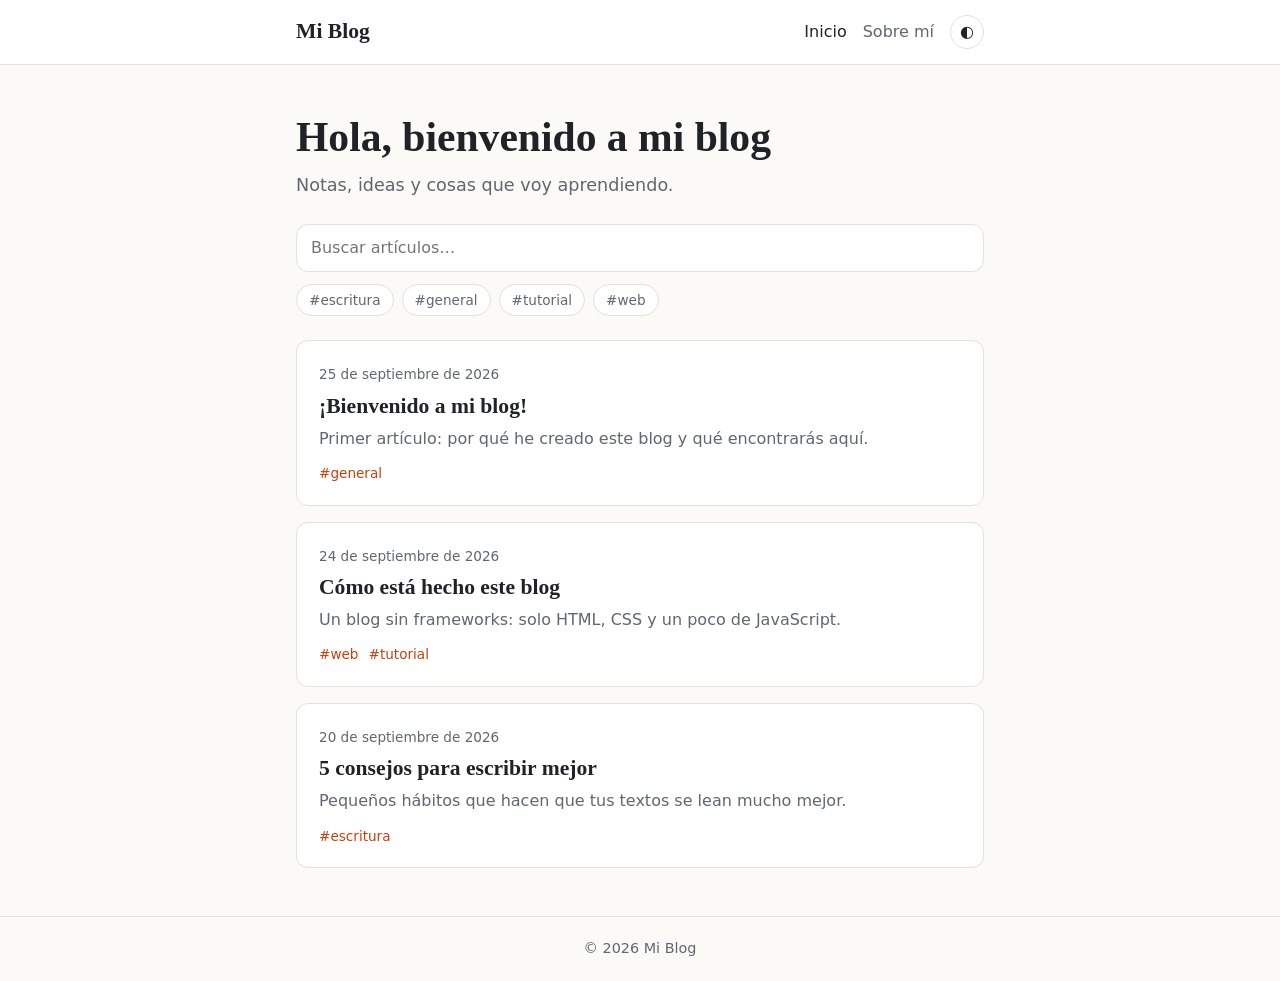
==== index.html @ eef3e6eb "Add static blog built with plain HTML, CSS and JavaScript Home page with post list, search and tag f" ====
<!DOCTYPE html>
<html lang="es">
<head>
  <meta charset="UTF-8">
  <meta name="viewport" content="width=device-width, initial-scale=1.0">
  <title>Mi Blog</title>
  <meta name="description" content="Un blog personal hecho con HTML, CSS y JavaScript.">
  <link rel="stylesheet" href="css/styles.css">
</head>
<body>
  <header class="site-header">
    <div class="container header-inner">
      <a href="index.html" class="logo">Mi Blog</a>
      <nav>
        <a href="index.html" aria-current="page">Inicio</a>
        <a href="about.html">Sobre mí</a>
        <button id="theme-toggle" class="theme-toggle" aria-label="Cambiar tema">◐</button>
      </nav>
    </div>
  </header>

  <main class="container">
    <section class="hero">
      <h1>Hola, bienvenido a mi blog</h1>
      <p>Notas, ideas y cosas que voy aprendiendo.</p>
    </section>

    <div class="toolbar">
      <input type="search" id="search" placeholder="Buscar artículos…" aria-label="Buscar artículos">
      <div id="tags" class="tags" role="group" aria-label="Filtrar por etiqueta"></div>
    </div>

    <section id="post-list" class="post-list" aria-live="polite"></section>
  </main>

  <footer class="site-footer">
    <div class="container">© <span id="year"></span> Mi Blog</div>
  </footer>

  <script src="js/posts.js"></script>
  <script src="js/main.js"></script>
</body>
</html>
---- css/styles.css ----
:root {
  --bg: #fbfaf7;
  --surface: #ffffff;
  --text: #1f2328;
  --muted: #5f6770;
  --border: #e4e1da;
  --accent: #c2410c;
  --accent-soft: #fdeee6;
  --radius: 12px;
  --font: system-ui, -apple-system, "Segoe UI", Roboto, sans-serif;
  --serif: Georgia, "Times New Roman", serif;
  color-scheme: light;
}

@media (prefers-color-scheme: dark) {
  :root:not([data-theme="light"]) {
    --bg: #15171a;
    --surface: #1d2024;
    --text: #e8e6e1;
    --muted: #9aa1a9;
    --border: #2d3137;
    --accent: #fb923c;
    --accent-soft: #3a2517;
    color-scheme: dark;
  }
}

:root[data-theme="dark"] {
  --bg: #15171a;
  --surface: #1d2024;
  --text: #e8e6e1;
  --muted: #9aa1a9;
  --border: #2d3137;
  --accent: #fb923c;
  --accent-soft: #3a2517;
  color-scheme: dark;
}

* { box-sizing: border-box; }

body {
  margin: 0;
  background: var(--bg);
  color: var(--text);
  font-family: var(--font);
  line-height: 1.65;
  display: flex;
  flex-direction: column;
  min-height: 100vh;
}

main { flex: 1; }

a { color: var(--accent); }

.container {
  width: 100%;
  max-width: 720px;
  margin: 0 auto;
  padding: 0 16px;
}

/* Cabecera */
.site-header {
  border-bottom: 1px solid var(--border);
  background: var(--surface);
}
.header-inner {
  display: flex;
  align-items: center;
  justify-content: space-between;
  gap: 16px;
  padding-top: 14px;
  padding-bottom: 14px;
}
.logo {
  font-family: var(--serif);
  font-size: 1.35rem;
  font-weight: 700;
  color: var(--text);
  text-decoration: none;
}
nav { display: flex; align-items: center; gap: 16px; }
nav a { color: var(--muted); text-decoration: none; }
nav a:hover, nav a[aria-current="page"] { color: var(--text); }

.theme-toggle {
  background: none;
  border: 1px solid var(--border);
  color: var(--text);
  border-radius: 999px;
  width: 34px;
  height: 34px;
  cursor: pointer;
  font-size: 1rem;
}

/* Portada */
.hero { padding: 48px 0 24px; }
.hero h1 {
  font-family: var(--serif);
  font-size: clamp(1.8rem, 5vw, 2.6rem);
  line-height: 1.2;
  margin: 0 0 8px;
}
.hero p { color: var(--muted); margin: 0; font-size: 1.1rem; }

.toolbar { display: flex; flex-direction: column; gap: 12px; margin-bottom: 24px; }
#search {
  width: 100%;
  padding: 10px 14px;
  font: inherit;
  color: var(--text);
  background: var(--surface);
  border: 1px solid var(--border);
  border-radius: var(--radius);
}
#search:focus { outline: 2px solid var(--accent); outline-offset: 1px; }

.tags { display: flex; flex-wrap: wrap; gap: 8px; }
.tag {
  font: inherit;
  font-size: 0.85rem;
  padding: 4px 12px;
  border-radius: 999px;
  border: 1px solid var(--border);
  background: var(--surface);
  color: var(--muted);
  cursor: pointer;
}
.tag[aria-pressed="true"] {
  background: var(--accent-soft);
  border-color: var(--accent);
  color: var(--accent);
}

/* Tarjetas */
.post-list { display: grid; gap: 16px; padding-bottom: 48px; }
.card {
  background: var(--surface);
  border: 1px solid var(--border);
  border-radius: var(--radius);
  padding: 20px 22px;
  transition: border-color 0.15s, transform 0.15s;
}
.card:hover { border-color: var(--accent); transform: translateY(-2px); }
.card h2 { font-family: var(--serif); font-size: 1.35rem; margin: 4px 0 6px; line-height: 1.3; }
.card h2 a { color: var(--text); text-decoration: none; }
.card h2 a:hover { color: var(--accent); }
.card p { margin: 0 0 10px; color: var(--muted); }
time { font-size: 0.85rem; color: var(--muted); }
.card-tags { display: flex; flex-wrap: wrap; gap: 10px; font-size: 0.85rem; color: var(--accent); }
.empty { color: var(--muted); text-align: center; padding: 32px 0; }

/* Artículo */
.post { padding: 40px 0 16px; }
.post h1 {
  font-family: var(--serif);
  font-size: clamp(1.8rem, 5vw, 2.4rem);
  line-height: 1.2;
  margin: 6px 0 10px;
}
.post .content { font-size: 1.08rem; margin-top: 24px; }
.post h2 { font-family: var(--serif); margin-top: 1.8em; }
code {
  font-family: ui-monospace, "SFMono-Regular", Menlo, monospace;
  font-size: 0.9em;
  background: var(--accent-soft);
  padding: 1px 5px;
  border-radius: 4px;
}
pre {
  background: var(--surface);
  border: 1px solid var(--border);
  border-radius: var(--radius);
  padding: 16px;
  overflow-x: auto;
}
pre code { background: none; padding: 0; }
.back { display: inline-block; margin: 8px 0 48px; text-decoration: none; }

/* Pie */
.site-footer {
  border-top: 1px solid var(--border);
  color: var(--muted);
  font-size: 0.9rem;
  padding: 20px 0;
  text-align: center;
}
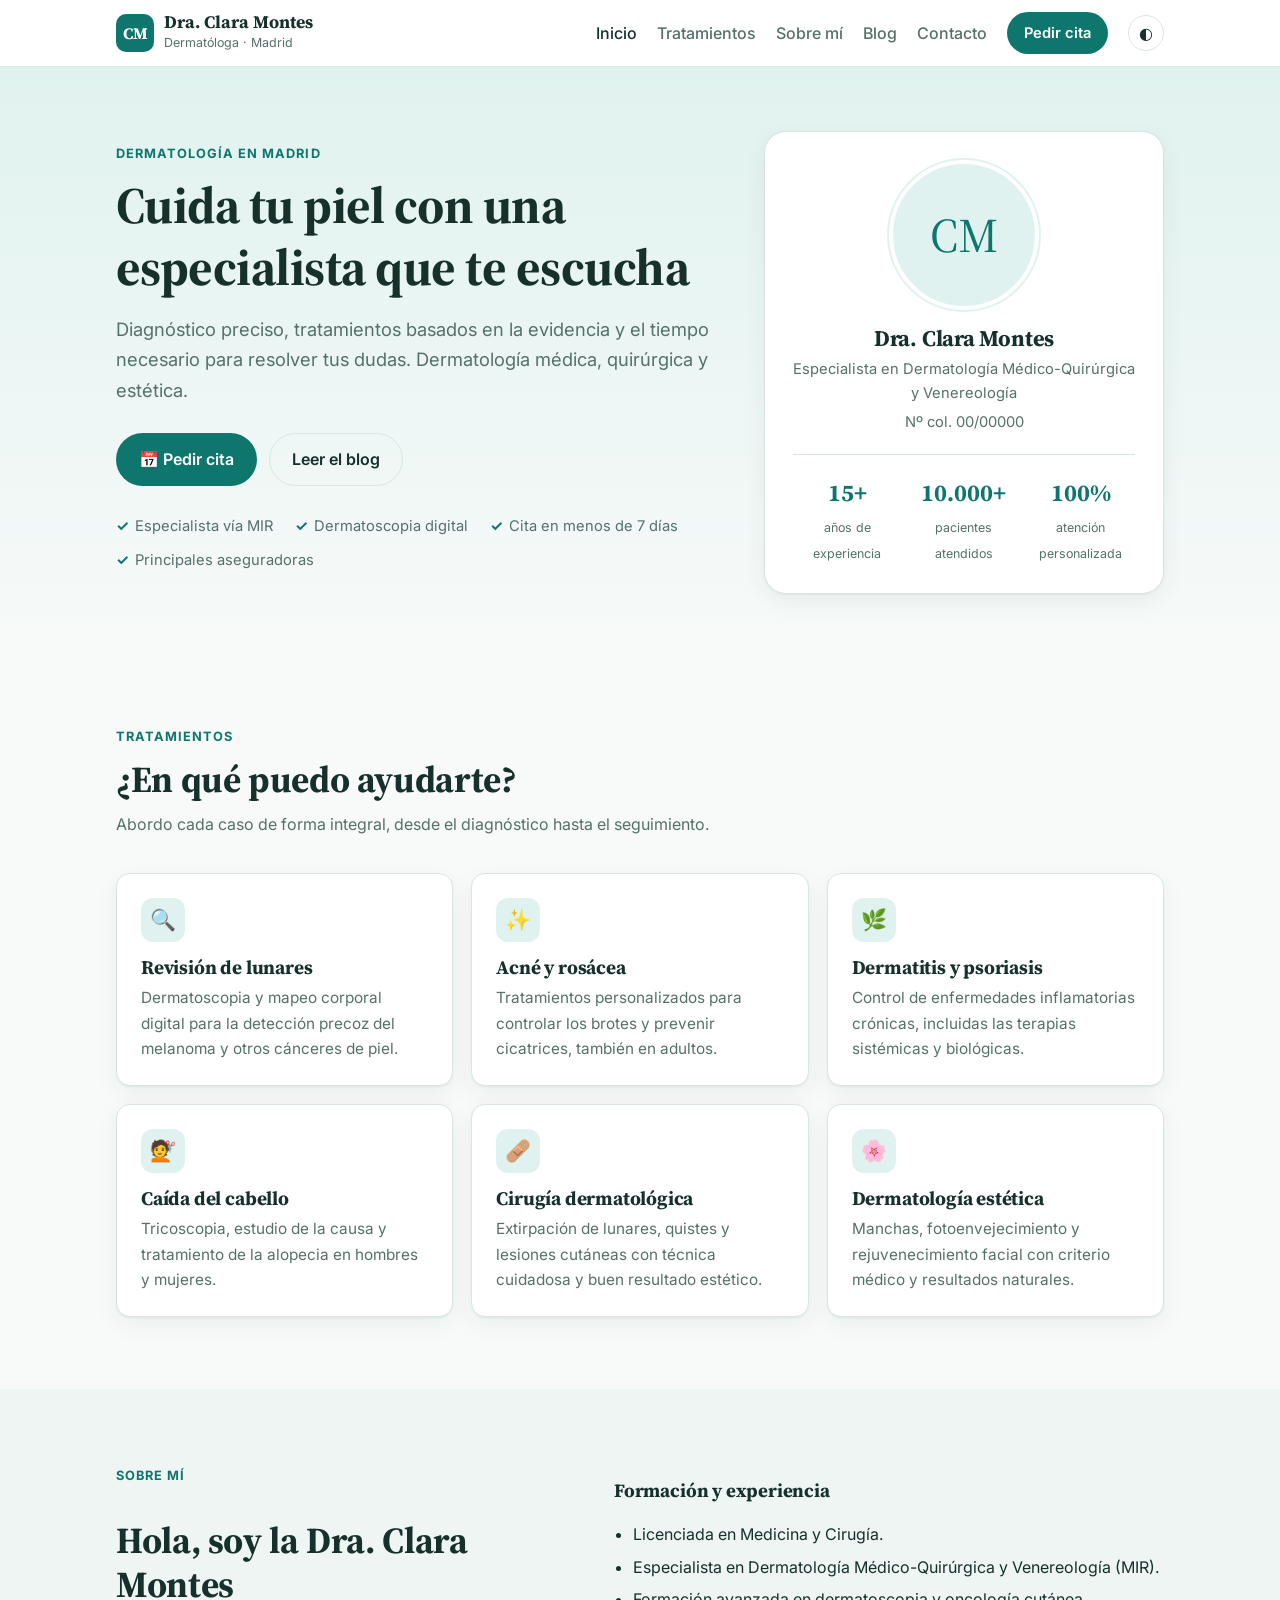
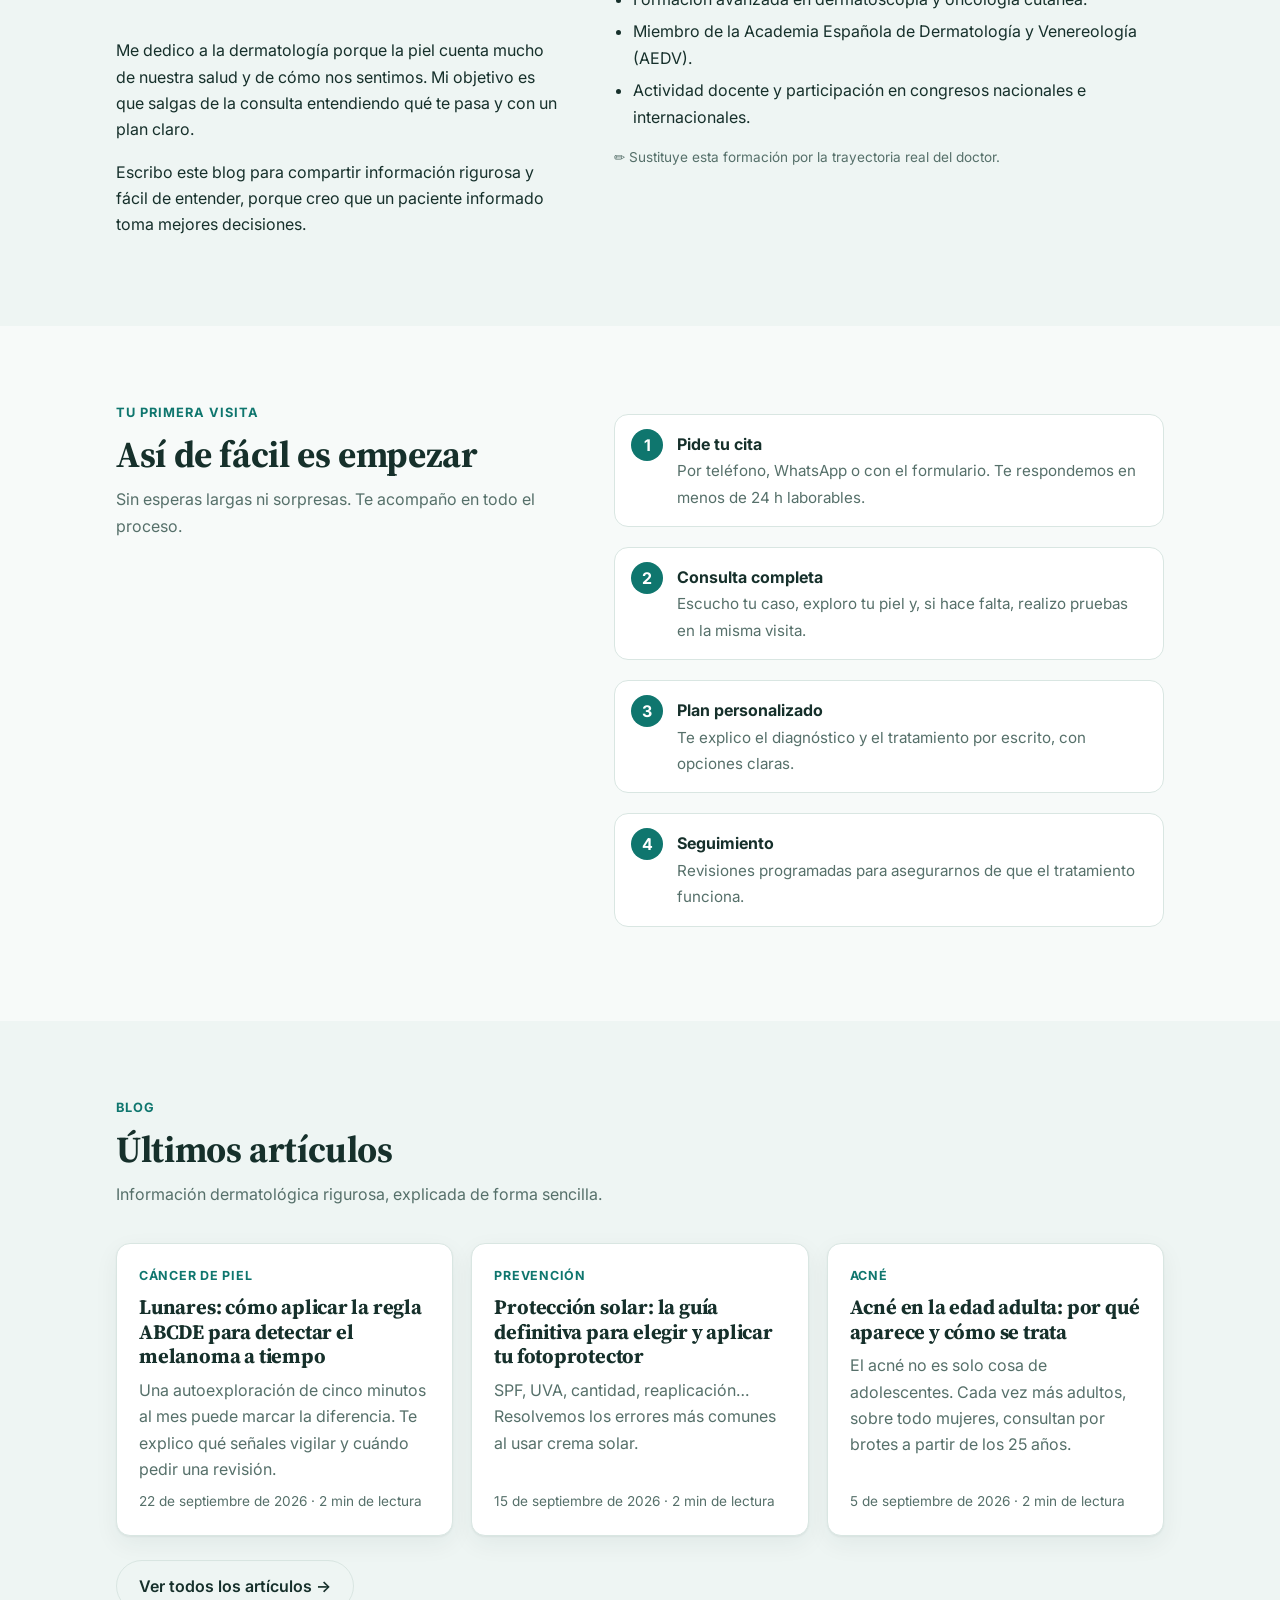
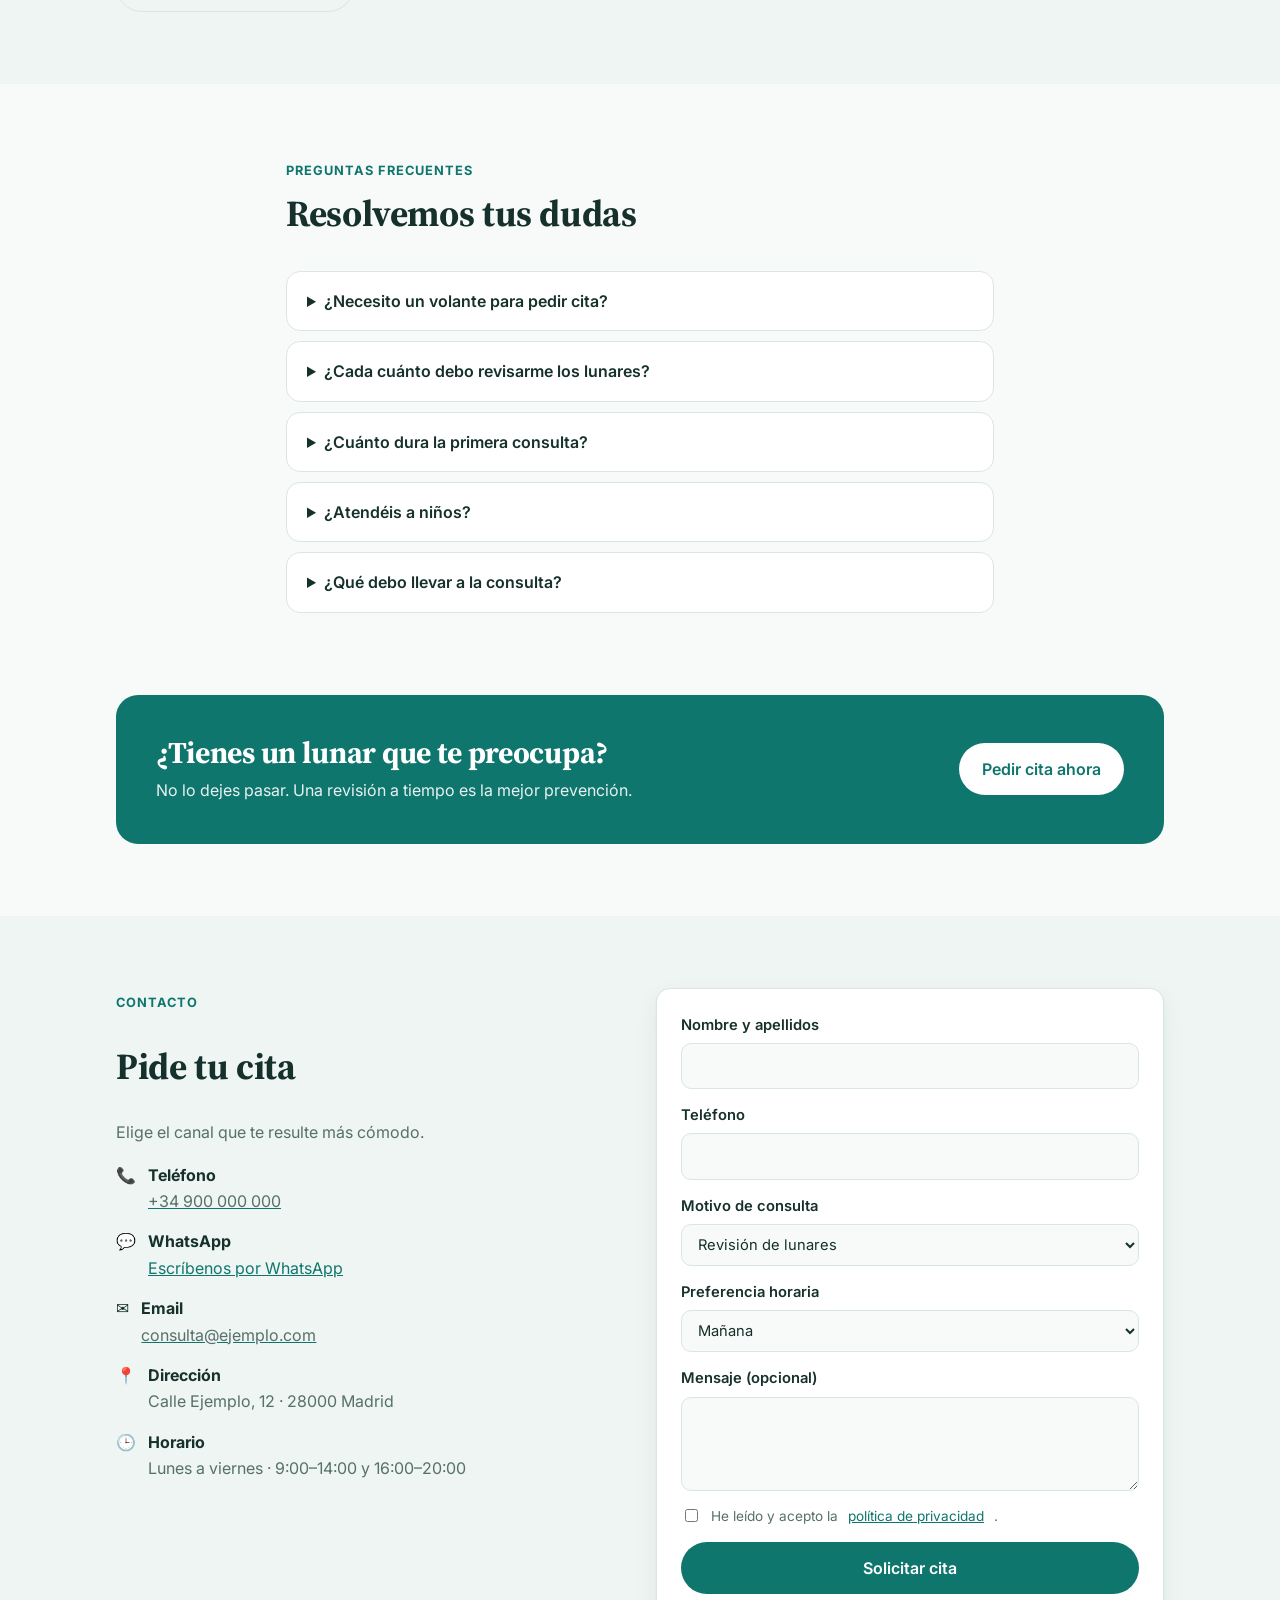
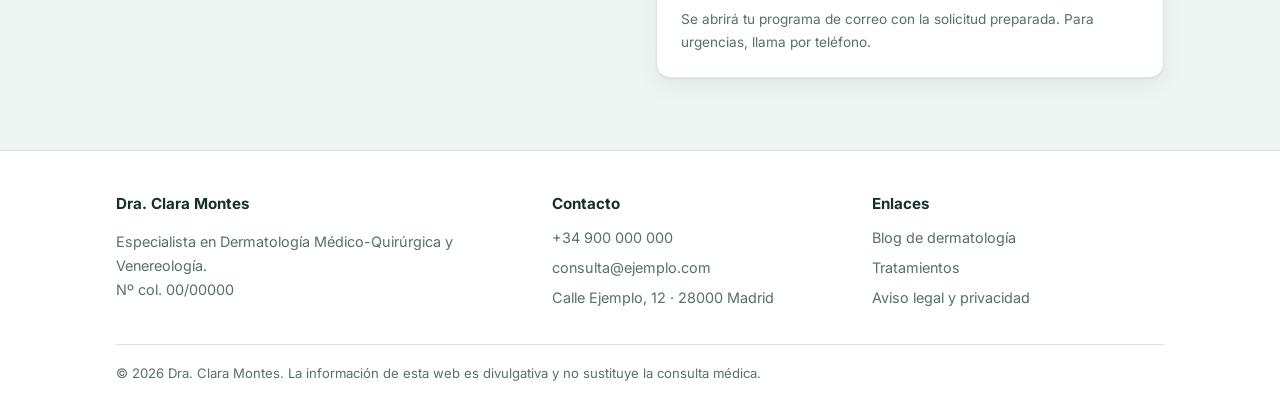
==== commit 3fce56a0: "Turn blog into a dermatology practice site with specialised content Landing page with services, abou" ====
--- a/index.html
+++ b/index.html
@@ -3,40 +3,203 @@
 <head>
   <meta charset="UTF-8">
   <meta name="viewport" content="width=device-width, initial-scale=1.0">
-  <title>Mi Blog</title>
-  <meta name="description" content="Un blog personal hecho con HTML, CSS y JavaScript.">
+  <link rel="preconnect" href="https://fonts.googleapis.com">
+  <link rel="preconnect" href="https://fonts.gstatic.com" crossorigin>
+  <link href="https://fonts.googleapis.com/css2?family=Inter:wght@400;500;600;700&family=Source+Serif+4:opsz,wght@8..60,600;8..60,700&display=swap" rel="stylesheet">
   <link rel="stylesheet" href="css/styles.css">
+  <title>Dermatóloga en Madrid · Dra. Clara Montes</title>
+  <meta name="description" content="Consulta de dermatología médica, quirúrgica y estética. Revisión de lunares, acné, dermatitis y caída del cabello. Pide tu cita.">
+  <meta property="og:title" content="Dra. Clara Montes · Dermatóloga">
+  <meta property="og:description" content="Dermatología médica, quirúrgica y estética basada en la evidencia. Pide tu cita.">
+  <meta property="og:type" content="website">
+  <script type="application/ld+json">
+  {
+    "@context": "https://schema.org",
+    "@type": "Physician",
+    "name": "Dra. Clara Montes",
+    "medicalSpecialty": "Dermatology",
+    "address": { "@type": "PostalAddress", "streetAddress": "Calle Ejemplo, 12", "addressLocality": "Madrid", "postalCode": "28000", "addressCountry": "ES" },
+    "telephone": "+34 900 000 000"
+  }
+  </script>
 </head>
-<body>
-  <header class="site-header">
-    <div class="container header-inner">
-      <a href="index.html" class="logo">Mi Blog</a>
-      <nav>
-        <a href="index.html" aria-current="page">Inicio</a>
-        <a href="about.html">Sobre mí</a>
-        <button id="theme-toggle" class="theme-toggle" aria-label="Cambiar tema">◐</button>
-      </nav>
-    </div>
-  </header>
-
-  <main class="container">
+<body data-page="home">
+  <header id="site-header"></header>
+
+  <main>
+    <!-- HERO -->
     <section class="hero">
-      <h1>Hola, bienvenido a mi blog</h1>
-      <p>Notas, ideas y cosas que voy aprendiendo.</p>
-    </section>
-
-    <div class="toolbar">
-      <input type="search" id="search" placeholder="Buscar artículos…" aria-label="Buscar artículos">
-      <div id="tags" class="tags" role="group" aria-label="Filtrar por etiqueta"></div>
-    </div>
-
-    <section id="post-list" class="post-list" aria-live="polite"></section>
+      <div class="container hero-grid">
+        <div>
+          <span class="eyebrow">Dermatología en <span data-site="city"></span></span>
+          <h1>Cuida tu piel con una especialista que te escucha</h1>
+          <p class="lead">Diagnóstico preciso, tratamientos basados en la evidencia y el tiempo necesario para resolver tus dudas. Dermatología médica, quirúrgica y estética.</p>
+          <div class="hero-actions">
+            <a href="#contacto" class="btn btn-primary">📅 Pedir cita</a>
+            <a href="blog.html" class="btn btn-ghost">Leer el blog</a>
+          </div>
+          <ul class="trust">
+            <li>Especialista vía MIR</li>
+            <li>Dermatoscopia digital</li>
+            <li>Cita en menos de 7 días</li>
+            <li><span data-site="insurers"></span></li>
+          </ul>
+        </div>
+        <aside class="doctor-card" aria-label="Presentación">
+          <div class="avatar" aria-hidden="true"><span data-site="initials"></span></div>
+          <h2 data-site="doctor"></h2>
+          <p data-site="specialtyLong"></p>
+          <p data-site="colegiado"></p>
+          <div class="stats">
+            <div><strong data-site="years"></strong><span>años de experiencia</span></div>
+            <div><strong data-site="patients"></strong><span>pacientes atendidos</span></div>
+            <div><strong>100%</strong><span>atención personalizada</span></div>
+          </div>
+        </aside>
+      </div>
+    </section>
+
+    <!-- SERVICIOS -->
+    <section class="section" id="servicios">
+      <div class="container">
+        <div class="section-head">
+          <span class="eyebrow">Tratamientos</span>
+          <h2>¿En qué puedo ayudarte?</h2>
+          <p>Abordo cada caso de forma integral, desde el diagnóstico hasta el seguimiento.</p>
+        </div>
+        <div class="grid-3">
+          <article class="service"><div class="icon">🔍</div><h3>Revisión de lunares</h3><p>Dermatoscopia y mapeo corporal digital para la detección precoz del melanoma y otros cánceres de piel.</p></article>
+          <article class="service"><div class="icon">✨</div><h3>Acné y rosácea</h3><p>Tratamientos personalizados para controlar los brotes y prevenir cicatrices, también en adultos.</p></article>
+          <article class="service"><div class="icon">🌿</div><h3>Dermatitis y psoriasis</h3><p>Control de enfermedades inflamatorias crónicas, incluidas las terapias sistémicas y biológicas.</p></article>
+          <article class="service"><div class="icon">💇</div><h3>Caída del cabello</h3><p>Tricoscopia, estudio de la causa y tratamiento de la alopecia en hombres y mujeres.</p></article>
+          <article class="service"><div class="icon">🩹</div><h3>Cirugía dermatológica</h3><p>Extirpación de lunares, quistes y lesiones cutáneas con técnica cuidadosa y buen resultado estético.</p></article>
+          <article class="service"><div class="icon">🌸</div><h3>Dermatología estética</h3><p>Manchas, fotoenvejecimiento y rejuvenecimiento facial con criterio médico y resultados naturales.</p></article>
+        </div>
+      </div>
+    </section>
+
+    <!-- SOBRE MÍ -->
+    <section class="section section-alt" id="sobre-mi">
+      <div class="container about-grid">
+        <div>
+          <span class="eyebrow">Sobre mí</span>
+          <h2 style="font-size: clamp(1.7rem, 4vw, 2.3rem)">Hola, soy la <span data-site="doctor"></span></h2>
+          <p>Me dedico a la dermatología porque la piel cuenta mucho de nuestra salud y de cómo nos sentimos. Mi objetivo es que salgas de la consulta entendiendo qué te pasa y con un plan claro.</p>
+          <p>Escribo este blog para compartir información rigurosa y fácil de entender, porque creo que un paciente informado toma mejores decisiones.</p>
+        </div>
+        <div>
+          <h3>Formación y experiencia</h3>
+          <ul>
+            <li>Licenciada en Medicina y Cirugía.</li>
+            <li>Especialista en Dermatología Médico-Quirúrgica y Venereología (MIR).</li>
+            <li>Formación avanzada en dermatoscopia y oncología cutánea.</li>
+            <li>Miembro de la Academia Española de Dermatología y Venereología (AEDV).</li>
+            <li>Actividad docente y participación en congresos nacionales e internacionales.</li>
+          </ul>
+          <p style="font-size:.85rem;color:var(--muted)">✏️ Sustituye esta formación por la trayectoria real del doctor.</p>
+        </div>
+      </div>
+    </section>
+
+    <!-- CÓMO FUNCIONA -->
+    <section class="section">
+      <div class="container about-grid">
+        <div class="section-head">
+          <span class="eyebrow">Tu primera visita</span>
+          <h2>Así de fácil es empezar</h2>
+          <p>Sin esperas largas ni sorpresas. Te acompaño en todo el proceso.</p>
+        </div>
+        <ol class="steps">
+          <li><strong>Pide tu cita</strong><span>Por teléfono, WhatsApp o con el formulario. Te respondemos en menos de 24 h laborables.</span></li>
+          <li><strong>Consulta completa</strong><span>Escucho tu caso, exploro tu piel y, si hace falta, realizo pruebas en la misma visita.</span></li>
+          <li><strong>Plan personalizado</strong><span>Te explico el diagnóstico y el tratamiento por escrito, con opciones claras.</span></li>
+          <li><strong>Seguimiento</strong><span>Revisiones programadas para asegurarnos de que el tratamiento funciona.</span></li>
+        </ol>
+      </div>
+    </section>
+
+    <!-- BLOG -->
+    <section class="section section-alt">
+      <div class="container">
+        <div class="section-head">
+          <span class="eyebrow">Blog</span>
+          <h2>Últimos artículos</h2>
+          <p>Información dermatológica rigurosa, explicada de forma sencilla.</p>
+        </div>
+        <div id="latest-posts" class="post-list" style="padding-bottom:24px"></div>
+        <a href="blog.html" class="btn btn-ghost">Ver todos los artículos →</a>
+      </div>
+    </section>
+
+    <!-- FAQ -->
+    <section class="section">
+      <div class="container narrow faq">
+        <div class="section-head">
+          <span class="eyebrow">Preguntas frecuentes</span>
+          <h2>Resolvemos tus dudas</h2>
+        </div>
+        <details><summary>¿Necesito un volante para pedir cita?</summary><p>No. Puedes pedir cita directamente como paciente privado. Si tienes seguro médico, consúltanos si trabajamos con tu compañía.</p></details>
+        <details><summary>¿Cada cuánto debo revisarme los lunares?</summary><p>Depende de tu riesgo. Personas con muchos lunares, lunares atípicos o antecedentes de melanoma suelen revisarse cada 6–12 meses. En la primera visita te indicaré la frecuencia adecuada para ti.</p></details>
+        <details><summary>¿Cuánto dura la primera consulta?</summary><p>Alrededor de 20–30 minutos, el tiempo necesario para valorar tu caso con calma y resolver tus dudas.</p></details>
+        <details><summary>¿Atendéis a niños?</summary><p>Sí, atendemos a pacientes de todas las edades, incluidos bebés y niños con dermatitis atópica, lunares u otras afecciones.</p></details>
+        <details><summary>¿Qué debo llevar a la consulta?</summary><p>Informes previos, la lista de medicación que tomas y, si es posible, fotos de la evolución de la lesión que te preocupa. Si vienes por lunares, ven sin maquillaje ni esmalte de uñas.</p></details>
+      </div>
+    </section>
+
+    <!-- CTA -->
+    <section class="container" style="padding-bottom:72px">
+      <div class="cta-band">
+        <div>
+          <h2>¿Tienes un lunar que te preocupa?</h2>
+          <p>No lo dejes pasar. Una revisión a tiempo es la mejor prevención.</p>
+        </div>
+        <a href="#contacto" class="btn">Pedir cita ahora</a>
+      </div>
+    </section>
+
+    <!-- CONTACTO -->
+    <section class="section section-alt" id="contacto">
+      <div class="container contact-grid">
+        <div>
+          <span class="eyebrow">Contacto</span>
+          <h2 style="font-size: clamp(1.7rem, 4vw, 2.3rem)">Pide tu cita</h2>
+          <p style="color:var(--muted)">Elige el canal que te resulte más cómodo.</p>
+          <ul class="contact-info">
+            <li>📞<div><b>Teléfono</b><a data-href="tel"><span data-site="phone"></span></a></div></li>
+            <li>💬<div><b>WhatsApp</b><a data-href="whatsapp" target="_blank" rel="noopener">Escríbenos por WhatsApp</a></div></li>
+            <li>✉️<div><b>Email</b><a data-href="email"><span data-site="email"></span></a></div></li>
+            <li>📍<div><b>Dirección</b><span data-site="address"></span></div></li>
+            <li>🕒<div><b>Horario</b><span data-site="hours"></span></div></li>
+          </ul>
+        </div>
+        <form id="appointment-form" class="card-form">
+          <label>Nombre y apellidos<input name="name" required autocomplete="name"></label>
+          <label>Teléfono<input name="phone" type="tel" required autocomplete="tel"></label>
+          <label>Motivo de consulta
+            <select name="reason">
+              <option>Revisión de lunares</option>
+              <option>Acné / rosácea</option>
+              <option>Dermatitis / psoriasis</option>
+              <option>Caída del cabello</option>
+              <option>Cirugía dermatológica</option>
+              <option>Dermatología estética</option>
+              <option>Otro</option>
+            </select>
+          </label>
+          <label>Preferencia horaria
+            <select name="time"><option>Mañana</option><option>Tarde</option><option>Indiferente</option></select>
+          </label>
+          <label>Mensaje (opcional)<textarea name="message" rows="3"></textarea></label>
+          <label class="check"><input type="checkbox" required> He leído y acepto la <a href="aviso-legal.html">política de privacidad</a>.</label>
+          <button class="btn btn-primary" type="submit">Solicitar cita</button>
+          <p class="form-note">Se abrirá tu programa de correo con la solicitud preparada. Para urgencias, llama por teléfono.</p>
+        </form>
+      </div>
+    </section>
   </main>
 
-  <footer class="site-footer">
-    <div class="container">© <span id="year"></span> Mi Blog</div>
-  </footer>
-
+  <footer id="site-footer"></footer>
+  <script src="js/config.js"></script>
   <script src="js/posts.js"></script>
   <script src="js/main.js"></script>
 </body>
--- a/css/styles.css
+++ b/css/styles.css
@@ -1,42 +1,64 @@
 :root {
-  --bg: #fbfaf7;
+  --bg: #f7faf9;
   --surface: #ffffff;
-  --text: #1f2328;
-  --muted: #5f6770;
-  --border: #e4e1da;
+  --surface-2: #eef5f3;
+  --text: #16302b;
+  --muted: #56706a;
+  --border: #d9e6e2;
+  --primary: #0f766e;
+  --primary-strong: #0b5f58;
+  --primary-soft: #e0f2ef;
+  --on-primary: #ffffff;
   --accent: #c2410c;
-  --accent-soft: #fdeee6;
-  --radius: 12px;
-  --font: system-ui, -apple-system, "Segoe UI", Roboto, sans-serif;
-  --serif: Georgia, "Times New Roman", serif;
+  --warn-bg: #fff7ed;
+  --warn-border: #fed7aa;
+  --radius: 14px;
+  --shadow: 0 1px 2px rgba(16, 48, 43, .06), 0 8px 24px rgba(16, 48, 43, .06);
+  --font: "Inter", system-ui, -apple-system, "Segoe UI", Roboto, sans-serif;
+  --serif: "Source Serif 4", Georgia, "Times New Roman", serif;
   color-scheme: light;
 }
 
 @media (prefers-color-scheme: dark) {
   :root:not([data-theme="light"]) {
-    --bg: #15171a;
-    --surface: #1d2024;
-    --text: #e8e6e1;
-    --muted: #9aa1a9;
-    --border: #2d3137;
+    --bg: #0e1715;
+    --surface: #15211e;
+    --surface-2: #1a2a26;
+    --text: #e3eeeb;
+    --muted: #9bb3ad;
+    --border: #253732;
+    --primary: #2dd4bf;
+    --primary-strong: #5eead4;
+    --primary-soft: #133a35;
+    --on-primary: #06201c;
     --accent: #fb923c;
-    --accent-soft: #3a2517;
+    --warn-bg: #2a1d12;
+    --warn-border: #5a3a1c;
+    --shadow: none;
     color-scheme: dark;
   }
 }
 
 :root[data-theme="dark"] {
-  --bg: #15171a;
-  --surface: #1d2024;
-  --text: #e8e6e1;
-  --muted: #9aa1a9;
-  --border: #2d3137;
+  --bg: #0e1715;
+  --surface: #15211e;
+  --surface-2: #1a2a26;
+  --text: #e3eeeb;
+  --muted: #9bb3ad;
+  --border: #253732;
+  --primary: #2dd4bf;
+  --primary-strong: #5eead4;
+  --primary-soft: #133a35;
+  --on-primary: #06201c;
   --accent: #fb923c;
-  --accent-soft: #3a2517;
+  --warn-bg: #2a1d12;
+  --warn-border: #5a3a1c;
+  --shadow: none;
   color-scheme: dark;
 }
 
 * { box-sizing: border-box; }
+html { scroll-behavior: smooth; }
 
 body {
   margin: 0;
@@ -48,142 +70,256 @@
   flex-direction: column;
   min-height: 100vh;
 }
-
 main { flex: 1; }
-
-a { color: var(--accent); }
-
-.container {
-  width: 100%;
-  max-width: 720px;
-  margin: 0 auto;
-  padding: 0 16px;
-}
-
-/* Cabecera */
+img, svg { max-width: 100%; }
+a { color: var(--primary); }
+h1, h2, h3 { font-family: var(--serif); line-height: 1.2; letter-spacing: -0.01em; }
+
+.container { width: 100%; max-width: 1080px; margin: 0 auto; padding: 0 16px; }
+.narrow { max-width: 740px; }
+
+/* ---------- Botones ---------- */
+.btn {
+  display: inline-flex; align-items: center; justify-content: center; gap: 8px;
+  padding: 12px 22px; border-radius: 999px; font: inherit; font-weight: 600;
+  text-decoration: none; cursor: pointer; border: 1px solid transparent;
+  transition: background .15s, transform .15s;
+}
+.btn:hover { transform: translateY(-1px); }
+.btn-primary { background: var(--primary); color: var(--on-primary); }
+.btn-primary:hover { background: var(--primary-strong); }
+.btn-ghost { background: transparent; color: var(--text); border-color: var(--border); }
+.btn-ghost:hover { border-color: var(--primary); }
+.btn-sm { padding: 8px 16px; font-size: .92rem; }
+
+/* ---------- Cabecera ---------- */
 .site-header {
+  position: sticky; top: 0; z-index: 20;
+  background: color-mix(in srgb, var(--surface) 92%, transparent);
+  backdrop-filter: blur(8px);
   border-bottom: 1px solid var(--border);
-  background: var(--surface);
-}
-.header-inner {
-  display: flex;
-  align-items: center;
-  justify-content: space-between;
-  gap: 16px;
-  padding-top: 14px;
-  padding-bottom: 14px;
-}
-.logo {
-  font-family: var(--serif);
-  font-size: 1.35rem;
-  font-weight: 700;
-  color: var(--text);
-  text-decoration: none;
-}
-nav { display: flex; align-items: center; gap: 16px; }
-nav a { color: var(--muted); text-decoration: none; }
-nav a:hover, nav a[aria-current="page"] { color: var(--text); }
-
+}
+.header-inner { display: flex; align-items: center; justify-content: space-between; gap: 16px; padding-top: 12px; padding-bottom: 12px; }
+.logo { display: flex; align-items: center; gap: 10px; color: var(--text); text-decoration: none; }
+.logo-mark {
+  width: 38px; height: 38px; border-radius: 10px; flex: none;
+  display: grid; place-items: center;
+  background: var(--primary); color: var(--on-primary);
+  font-family: var(--serif); font-weight: 700;
+}
+.logo strong { display: block; font-family: var(--serif); font-size: 1.1rem; line-height: 1.1; }
+.logo small { display: block; color: var(--muted); font-size: .78rem; }
+
+.nav { display: flex; align-items: center; gap: 20px; }
+.nav a:not(.btn) { color: var(--muted); text-decoration: none; font-weight: 500; }
+.nav a:not(.btn):hover, .nav a[aria-current="page"] { color: var(--text); }
 .theme-toggle {
-  background: none;
-  border: 1px solid var(--border);
-  color: var(--text);
-  border-radius: 999px;
-  width: 34px;
-  height: 34px;
-  cursor: pointer;
-  font-size: 1rem;
-}
-
-/* Portada */
-.hero { padding: 48px 0 24px; }
-.hero h1 {
-  font-family: var(--serif);
-  font-size: clamp(1.8rem, 5vw, 2.6rem);
-  line-height: 1.2;
-  margin: 0 0 8px;
-}
-.hero p { color: var(--muted); margin: 0; font-size: 1.1rem; }
-
-.toolbar { display: flex; flex-direction: column; gap: 12px; margin-bottom: 24px; }
-#search {
-  width: 100%;
-  padding: 10px 14px;
-  font: inherit;
-  color: var(--text);
-  background: var(--surface);
-  border: 1px solid var(--border);
-  border-radius: var(--radius);
-}
-#search:focus { outline: 2px solid var(--accent); outline-offset: 1px; }
-
+  background: none; border: 1px solid var(--border); color: var(--text);
+  border-radius: 999px; width: 36px; height: 36px; cursor: pointer; font-size: 1rem;
+}
+.menu-toggle { display: none; }
+.nav-links { display: flex; align-items: center; gap: 20px; }
+
+@media (max-width: 820px) {
+  .nav-links { display: none; }
+  .nav-links.open {
+    display: flex; flex-direction: column; align-items: flex-start; gap: 14px;
+    position: absolute; top: 100%; left: 0; right: 0;
+    padding: 16px; background: var(--surface); border-bottom: 1px solid var(--border);
+  }
+  .menu-toggle { display: inline-grid; place-items: center; }
+  .header-cta { display: none; }
+}
+
+/* ---------- Hero ---------- */
+.hero { padding: 64px 0 56px; background: linear-gradient(180deg, var(--primary-soft), var(--bg)); }
+.hero-grid { display: grid; grid-template-columns: 1.2fr .8fr; gap: 48px; align-items: center; }
+.eyebrow {
+  display: inline-block; font-size: .8rem; font-weight: 700; letter-spacing: .08em;
+  text-transform: uppercase; color: var(--primary);
+}
+.hero h1 { font-size: clamp(2rem, 5vw, 3.2rem); margin: 10px 0 16px; }
+.hero p.lead { font-size: 1.15rem; color: var(--muted); margin: 0 0 28px; max-width: 34em; }
+.hero-actions { display: flex; flex-wrap: wrap; gap: 12px; }
+.trust { display: flex; flex-wrap: wrap; gap: 10px 22px; margin-top: 28px; padding: 0; list-style: none; color: var(--muted); font-size: .92rem; }
+.trust li::before { content: "✓"; color: var(--primary); font-weight: 700; margin-right: 6px; }
+
+.doctor-card {
+  background: var(--surface); border: 1px solid var(--border); border-radius: 22px;
+  padding: 28px; box-shadow: var(--shadow); text-align: center;
+}
+.avatar {
+  width: 150px; height: 150px; margin: 0 auto 16px; border-radius: 50%;
+  background: var(--primary-soft); display: grid; place-items: center;
+  font-family: var(--serif); font-size: 3rem; color: var(--primary);
+  border: 4px solid var(--surface); outline: 2px solid var(--primary-soft);
+}
+.doctor-card h2 { font-size: 1.4rem; margin: 0; }
+.doctor-card p { margin: 4px 0 0; color: var(--muted); font-size: .92rem; }
+.stats { display: grid; grid-template-columns: repeat(3, 1fr); gap: 8px; margin-top: 20px; border-top: 1px solid var(--border); padding-top: 18px; }
+.stats strong { display: block; font-family: var(--serif); font-size: 1.5rem; color: var(--primary); }
+.stats span { font-size: .78rem; color: var(--muted); }
+
+@media (max-width: 820px) { .hero-grid { grid-template-columns: 1fr; } .hero { padding-top: 40px; } }
+
+/* ---------- Secciones ---------- */
+.section { padding: 72px 0; }
+.section-alt { background: var(--surface-2); }
+.section-head { max-width: 640px; margin-bottom: 36px; }
+.section-head h2 { font-size: clamp(1.7rem, 4vw, 2.3rem); margin: 8px 0 10px; }
+.section-head p { color: var(--muted); margin: 0; }
+
+.grid-3 { display: grid; grid-template-columns: repeat(auto-fill, minmax(260px, 1fr)); gap: 18px; }
+
+.service {
+  background: var(--surface); border: 1px solid var(--border); border-radius: var(--radius);
+  padding: 24px; box-shadow: var(--shadow);
+}
+.service .icon {
+  width: 44px; height: 44px; border-radius: 12px; display: grid; place-items: center;
+  background: var(--primary-soft); color: var(--primary); font-size: 1.3rem; margin-bottom: 14px;
+}
+.service h3 { margin: 0 0 6px; font-size: 1.2rem; }
+.service p { margin: 0; color: var(--muted); font-size: .96rem; }
+
+.about-grid { display: grid; grid-template-columns: .9fr 1.1fr; gap: 48px; align-items: start; }
+.about-grid ul { padding-left: 1.2em; }
+.about-grid li { margin-bottom: 6px; }
+@media (max-width: 820px) { .about-grid { grid-template-columns: 1fr; } }
+
+.steps { counter-reset: step; display: grid; gap: 14px; padding: 0; list-style: none; }
+.steps li {
+  counter-increment: step; position: relative; padding: 16px 18px 16px 62px;
+  background: var(--surface); border: 1px solid var(--border); border-radius: var(--radius);
+}
+.steps li::before {
+  content: counter(step); position: absolute; left: 16px; top: 14px;
+  width: 32px; height: 32px; border-radius: 50%; display: grid; place-items: center;
+  background: var(--primary); color: var(--on-primary); font-weight: 700;
+}
+.steps strong { display: block; }
+.steps span { color: var(--muted); font-size: .95rem; }
+
+/* ---------- FAQ ---------- */
+.faq details {
+  background: var(--surface); border: 1px solid var(--border); border-radius: var(--radius);
+  padding: 16px 20px; margin-bottom: 10px;
+}
+.faq summary { cursor: pointer; font-weight: 600; }
+.faq details p { color: var(--muted); margin: 10px 0 0; }
+
+/* ---------- Banda CTA ---------- */
+.cta-band {
+  background: var(--primary); color: var(--on-primary); border-radius: 22px;
+  padding: 40px; display: flex; flex-wrap: wrap; align-items: center; justify-content: space-between; gap: 20px;
+}
+.cta-band h2 { margin: 0 0 6px; font-size: clamp(1.4rem, 3.5vw, 1.9rem); }
+.cta-band p { margin: 0; opacity: .9; }
+.cta-band .btn { background: var(--on-primary); color: var(--primary); }
+
+/* ---------- Contacto ---------- */
+.contact-grid { display: grid; grid-template-columns: 1fr 1fr; gap: 32px; }
+@media (max-width: 820px) { .contact-grid { grid-template-columns: 1fr; } }
+.contact-info { list-style: none; padding: 0; margin: 0; display: grid; gap: 14px; }
+.contact-info li { display: flex; gap: 12px; }
+.contact-info b { display: block; }
+.contact-info span { color: var(--muted); }
+form.card-form {
+  background: var(--surface); border: 1px solid var(--border); border-radius: var(--radius);
+  padding: 24px; display: grid; gap: 14px; box-shadow: var(--shadow);
+}
+label { font-weight: 600; font-size: .92rem; display: grid; gap: 6px; }
+input, select, textarea {
+  font: inherit; font-weight: 400; color: var(--text); background: var(--bg);
+  border: 1px solid var(--border); border-radius: 10px; padding: 10px 12px; width: 100%;
+}
+input:focus, select:focus, textarea:focus { outline: 2px solid var(--primary); outline-offset: 1px; }
+.check { display: flex; gap: 10px; align-items: flex-start; font-weight: 400; font-size: .85rem; color: var(--muted); }
+.check input { width: auto; margin-top: 4px; }
+.form-note { font-size: .85rem; color: var(--muted); margin: 0; }
+
+/* ---------- Blog ---------- */
+.page-head { padding: 48px 0 24px; }
+.page-head h1 { font-size: clamp(2rem, 5vw, 2.8rem); margin: 8px 0 10px; }
+.page-head p { color: var(--muted); margin: 0; max-width: 40em; }
+
+.toolbar { display: flex; flex-direction: column; gap: 12px; margin-bottom: 28px; }
 .tags { display: flex; flex-wrap: wrap; gap: 8px; }
 .tag {
-  font: inherit;
-  font-size: 0.85rem;
-  padding: 4px 12px;
-  border-radius: 999px;
-  border: 1px solid var(--border);
-  background: var(--surface);
-  color: var(--muted);
-  cursor: pointer;
-}
-.tag[aria-pressed="true"] {
-  background: var(--accent-soft);
-  border-color: var(--accent);
-  color: var(--accent);
-}
-
-/* Tarjetas */
-.post-list { display: grid; gap: 16px; padding-bottom: 48px; }
+  font: inherit; font-size: .88rem; padding: 6px 14px; border-radius: 999px;
+  border: 1px solid var(--border); background: var(--surface); color: var(--muted); cursor: pointer;
+}
+.tag[aria-pressed="true"] { background: var(--primary-soft); border-color: var(--primary); color: var(--primary); }
+
+.post-list { display: grid; grid-template-columns: repeat(auto-fill, minmax(300px, 1fr)); gap: 18px; padding-bottom: 56px; }
 .card {
-  background: var(--surface);
-  border: 1px solid var(--border);
-  border-radius: var(--radius);
-  padding: 20px 22px;
-  transition: border-color 0.15s, transform 0.15s;
-}
-.card:hover { border-color: var(--accent); transform: translateY(-2px); }
-.card h2 { font-family: var(--serif); font-size: 1.35rem; margin: 4px 0 6px; line-height: 1.3; }
-.card h2 a { color: var(--text); text-decoration: none; }
-.card h2 a:hover { color: var(--accent); }
-.card p { margin: 0 0 10px; color: var(--muted); }
-time { font-size: 0.85rem; color: var(--muted); }
-.card-tags { display: flex; flex-wrap: wrap; gap: 10px; font-size: 0.85rem; color: var(--accent); }
-.empty { color: var(--muted); text-align: center; padding: 32px 0; }
-
-/* Artículo */
-.post { padding: 40px 0 16px; }
-.post h1 {
-  font-family: var(--serif);
-  font-size: clamp(1.8rem, 5vw, 2.4rem);
-  line-height: 1.2;
-  margin: 6px 0 10px;
-}
-.post .content { font-size: 1.08rem; margin-top: 24px; }
-.post h2 { font-family: var(--serif); margin-top: 1.8em; }
-code {
-  font-family: ui-monospace, "SFMono-Regular", Menlo, monospace;
-  font-size: 0.9em;
-  background: var(--accent-soft);
-  padding: 1px 5px;
-  border-radius: 4px;
-}
-pre {
-  background: var(--surface);
-  border: 1px solid var(--border);
-  border-radius: var(--radius);
-  padding: 16px;
-  overflow-x: auto;
-}
-pre code { background: none; padding: 0; }
+  background: var(--surface); border: 1px solid var(--border); border-radius: var(--radius);
+  padding: 22px; display: flex; flex-direction: column; gap: 8px; box-shadow: var(--shadow);
+  transition: border-color .15s, transform .15s;
+}
+.card:hover { border-color: var(--primary); transform: translateY(-2px); }
+.card .cat { font-size: .78rem; font-weight: 700; letter-spacing: .06em; text-transform: uppercase; color: var(--primary); }
+.card h3 { margin: 0; font-size: 1.28rem; }
+.card h3 a { color: var(--text); text-decoration: none; }
+.card h3 a::after { content: ""; position: absolute; inset: 0; }
+.card { position: relative; }
+.card p { margin: 0; color: var(--muted); flex: 1; }
+.meta { font-size: .85rem; color: var(--muted); }
+.empty { color: var(--muted); text-align: center; padding: 32px 0; grid-column: 1 / -1; }
+
+/* ---------- Artículo ---------- */
+.post { padding: 40px 0 8px; }
+.post h1 { font-size: clamp(1.9rem, 5vw, 2.6rem); margin: 8px 0 12px; }
+.post .lead { font-size: 1.15rem; color: var(--muted); }
+.byline { display: flex; align-items: center; gap: 12px; margin: 20px 0; padding: 14px 0; border-top: 1px solid var(--border); border-bottom: 1px solid var(--border); }
+.byline .mini { width: 42px; height: 42px; border-radius: 50%; background: var(--primary-soft); color: var(--primary); display: grid; place-items: center; font-family: var(--serif); font-weight: 700; flex: none; }
+.byline b { display: block; }
+.byline span { font-size: .88rem; color: var(--muted); }
+.content { font-size: 1.07rem; }
+.content h2 { margin-top: 1.8em; font-size: 1.55rem; }
+.content h3 { margin-top: 1.4em; font-size: 1.2rem; }
+.content li { margin-bottom: 6px; }
+.content table { width: 100%; border-collapse: collapse; margin: 1em 0; font-size: .95rem; display: block; overflow-x: auto; }
+.content th, .content td { border: 1px solid var(--border); padding: 8px 10px; text-align: left; vertical-align: top; }
+.content th { background: var(--surface-2); }
+.callout {
+  background: var(--primary-soft); border-left: 4px solid var(--primary);
+  border-radius: 8px; padding: 14px 18px; margin: 1.4em 0;
+}
+.callout.warn { background: var(--warn-bg); border-left-color: var(--accent); }
+.callout p { margin: .3em 0; }
+.disclaimer {
+  font-size: .88rem; color: var(--muted); background: var(--surface-2);
+  border-radius: 10px; padding: 14px 16px; margin-top: 32px;
+}
+.author-box {
+  display: flex; gap: 18px; align-items: flex-start; margin: 32px 0;
+  background: var(--surface); border: 1px solid var(--border); border-radius: var(--radius); padding: 22px;
+}
+.author-box .mini { width: 64px; height: 64px; font-size: 1.4rem; border-radius: 50%; background: var(--primary-soft); color: var(--primary); display: grid; place-items: center; font-family: var(--serif); font-weight: 700; flex: none; }
+.author-box h3 { margin: 0 0 4px; }
+.author-box p { margin: 0 0 10px; color: var(--muted); font-size: .95rem; }
+.related h2 { font-size: 1.4rem; }
 .back { display: inline-block; margin: 8px 0 48px; text-decoration: none; }
 
-/* Pie */
-.site-footer {
-  border-top: 1px solid var(--border);
-  color: var(--muted);
-  font-size: 0.9rem;
-  padding: 20px 0;
-  text-align: center;
-}
+/* ---------- Pie ---------- */
+.site-footer { border-top: 1px solid var(--border); background: var(--surface); color: var(--muted); font-size: .9rem; padding: 40px 0 24px; }
+.footer-grid { display: grid; grid-template-columns: 1.4fr 1fr 1fr; gap: 28px; }
+.footer-grid h4 { color: var(--text); margin: 0 0 10px; font-size: .95rem; }
+.footer-grid ul { list-style: none; padding: 0; margin: 0; display: grid; gap: 6px; }
+.footer-grid a { color: var(--muted); text-decoration: none; }
+.footer-grid a:hover { color: var(--primary); }
+.footer-bottom { border-top: 1px solid var(--border); margin-top: 28px; padding-top: 18px; font-size: .82rem; }
+@media (max-width: 820px) { .footer-grid { grid-template-columns: 1fr; } }
+
+/* Botón flotante de cita (móvil) */
+.float-cta { display: none; }
+@media (max-width: 820px) {
+  .float-cta {
+    display: inline-flex; position: fixed; right: 16px; bottom: 16px; z-index: 30;
+    box-shadow: 0 6px 20px rgba(0,0,0,.2);
+  }
+  .site-footer { padding-bottom: 88px; }
+}
+
+.legal h2 { font-size: 1.3rem; margin-top: 1.6em; }
